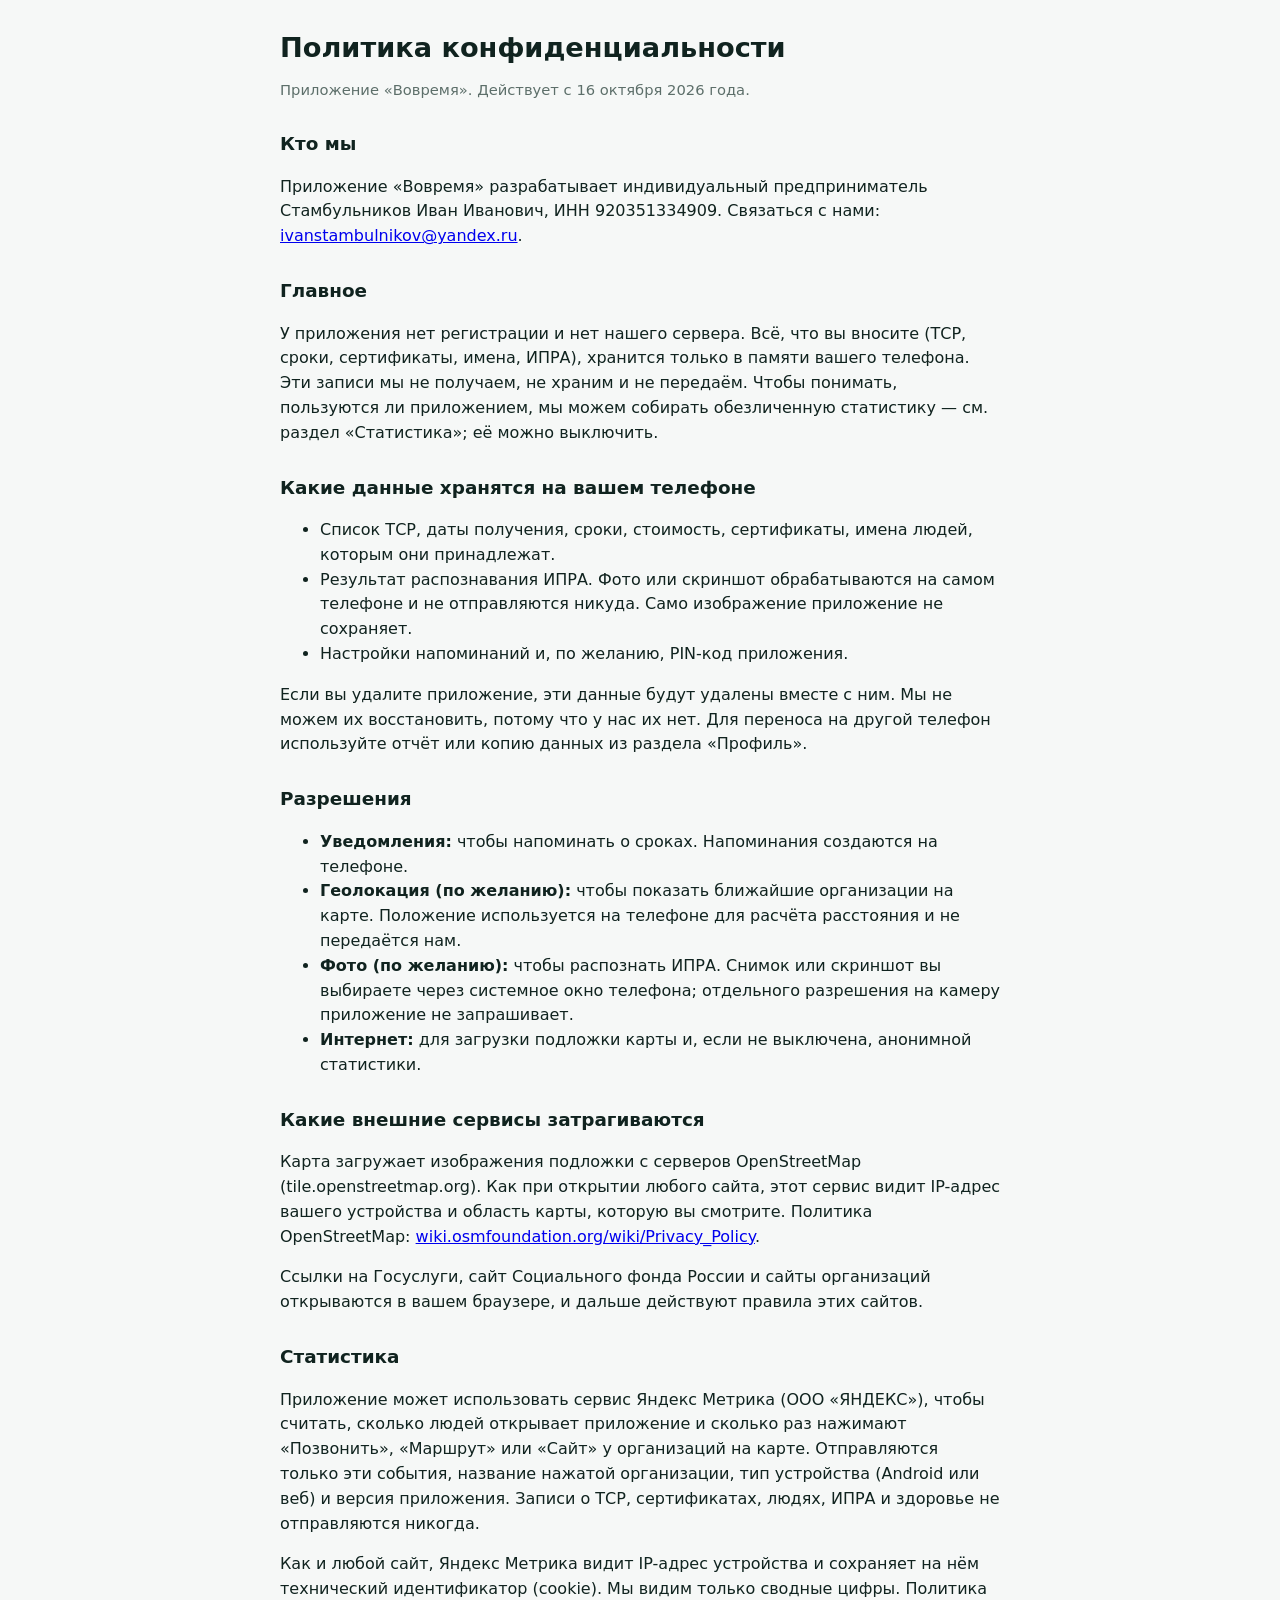
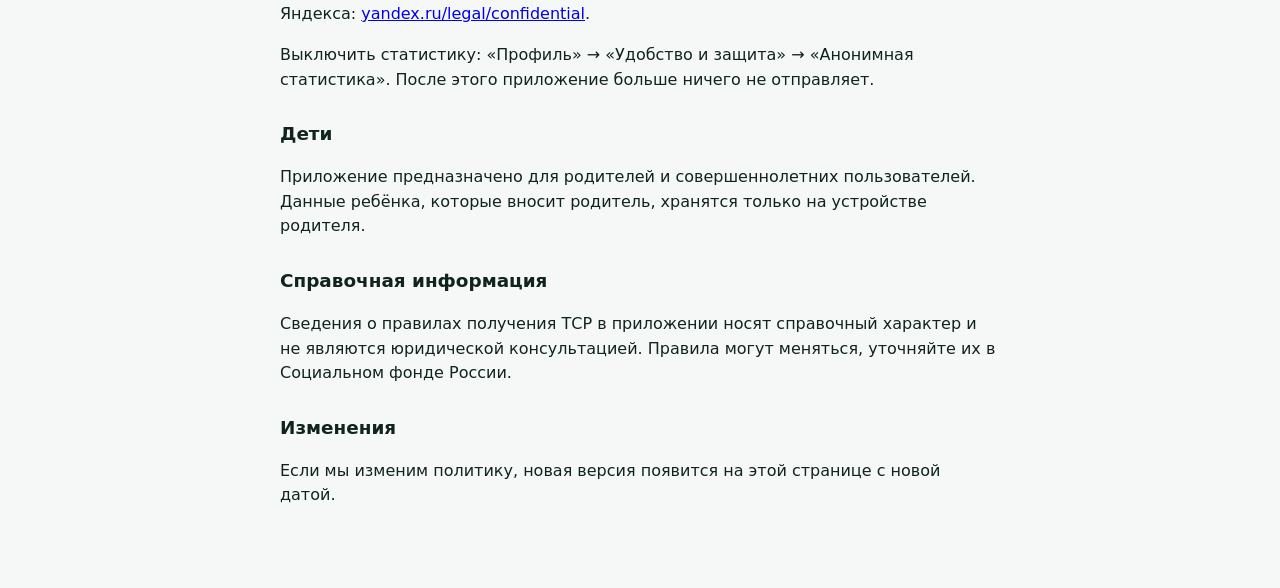
==== privacy.html @ 52e1669a "Вовремя 0.18.0: веб-версия для iPhone и политика конфиденциальности Co-Authored-By: Claude Opus 5.5 " ====
<!doctype html>
<html lang="ru"><head><meta charset="utf-8"><meta name="viewport" content="width=device-width,initial-scale=1">
<title>Политика конфиденциальности — Вовремя</title>
<style>
body{margin:0;background:#f6f8f7;color:#10231f;font:16px/1.55 -apple-system,system-ui,"Segoe UI",Roboto,sans-serif}
main{max-width:720px;margin:0 auto;padding:32px 20px 64px}
h1{font-size:1.7rem;line-height:1.2;margin:0 0 4px}h2{font-size:1.15rem;margin:28px 0 8px}
.muted{color:#5d6f6a;font-size:.92rem}.todo{background:#fdf4de;border-radius:8px;padding:2px 6px}
@media(prefers-color-scheme:dark){body{background:#0c1714;color:#e8f1ee}.muted{color:#93aaa3}.todo{background:#3a2d10}}
</style></head><body><main>
<h1>Политика конфиденциальности</h1>
<p class="muted">Приложение «Вовремя». Действует с 16 октября 2026 года.</p>

<h2>Кто мы</h2>
<p>Приложение «Вовремя» разрабатывает индивидуальный предприниматель Стамбульников Иван Иванович, ИНН 920351334909. Связаться с нами: <a href="mailto:ivanstambulnikov@yandex.ru">ivanstambulnikov@yandex.ru</a>.</p>

<h2>Главное</h2>
<p>У приложения нет регистрации и нет нашего сервера. Всё, что вы вносите (ТСР, сроки, сертификаты, имена, ИПРА), хранится только в памяти вашего телефона. Эти записи мы не получаем, не храним и не передаём. Чтобы понимать, пользуются ли приложением, мы можем собирать обезличенную статистику — см. раздел «Статистика»; её можно выключить.</p>

<h2>Какие данные хранятся на вашем телефоне</h2>
<ul>
<li>Список ТСР, даты получения, сроки, стоимость, сертификаты, имена людей, которым они принадлежат.</li>
<li>Результат распознавания ИПРА. Фото или скриншот обрабатываются на самом телефоне и не отправляются никуда. Само изображение приложение не сохраняет.</li>
<li>Настройки напоминаний и, по желанию, PIN-код приложения.</li>
</ul>
<p>Если вы удалите приложение, эти данные будут удалены вместе с ним. Мы не можем их восстановить, потому что у нас их нет. Для переноса на другой телефон используйте отчёт или копию данных из раздела «Профиль».</p>

<h2>Разрешения</h2>
<ul>
<li><b>Уведомления:</b> чтобы напоминать о сроках. Напоминания создаются на телефоне.</li>
<li><b>Геолокация (по желанию):</b> чтобы показать ближайшие организации на карте. Положение используется на телефоне для расчёта расстояния и не передаётся нам.</li>
<li><b>Фото (по желанию):</b> чтобы распознать ИПРА. Снимок или скриншот вы выбираете через системное окно телефона; отдельного разрешения на камеру приложение не запрашивает.</li>
<li><b>Интернет:</b> для загрузки подложки карты и, если не выключена, анонимной статистики.</li>
</ul>

<h2>Какие внешние сервисы затрагиваются</h2>
<p>Карта загружает изображения подложки с серверов OpenStreetMap (tile.openstreetmap.org). Как при открытии любого сайта, этот сервис видит IP-адрес вашего устройства и область карты, которую вы смотрите. Политика OpenStreetMap: <a href="https://wiki.osmfoundation.org/wiki/Privacy_Policy">wiki.osmfoundation.org/wiki/Privacy_Policy</a>.</p>
<p>Ссылки на Госуслуги, сайт Социального фонда России и сайты организаций открываются в вашем браузере, и дальше действуют правила этих сайтов.</p>

<h2>Статистика</h2>
<p>Приложение может использовать сервис Яндекс Метрика (ООО «ЯНДЕКС»), чтобы считать, сколько людей открывает приложение и сколько раз нажимают «Позвонить», «Маршрут» или «Сайт» у организаций на карте. Отправляются только эти события, название нажатой организации, тип устройства (Android или веб) и версия приложения. Записи о ТСР, сертификатах, людях, ИПРА и здоровье не отправляются никогда.</p>
<p>Как и любой сайт, Яндекс Метрика видит IP-адрес устройства и сохраняет на нём технический идентификатор (cookie). Мы видим только сводные цифры. Политика Яндекса: <a href="https://yandex.ru/legal/confidential/">yandex.ru/legal/confidential</a>.</p>
<p>Выключить статистику: «Профиль» → «Удобство и защита» → «Анонимная статистика». После этого приложение больше ничего не отправляет.</p>

<h2>Дети</h2>
<p>Приложение предназначено для родителей и совершеннолетних пользователей. Данные ребёнка, которые вносит родитель, хранятся только на устройстве родителя.</p>

<h2>Справочная информация</h2>
<p>Сведения о правилах получения ТСР в приложении носят справочный характер и не являются юридической консультацией. Правила могут меняться, уточняйте их в Социальном фонде России.</p>

<h2>Изменения</h2>
<p>Если мы изменим политику, новая версия появится на этой странице с новой датой.</p>
</main></body></html>
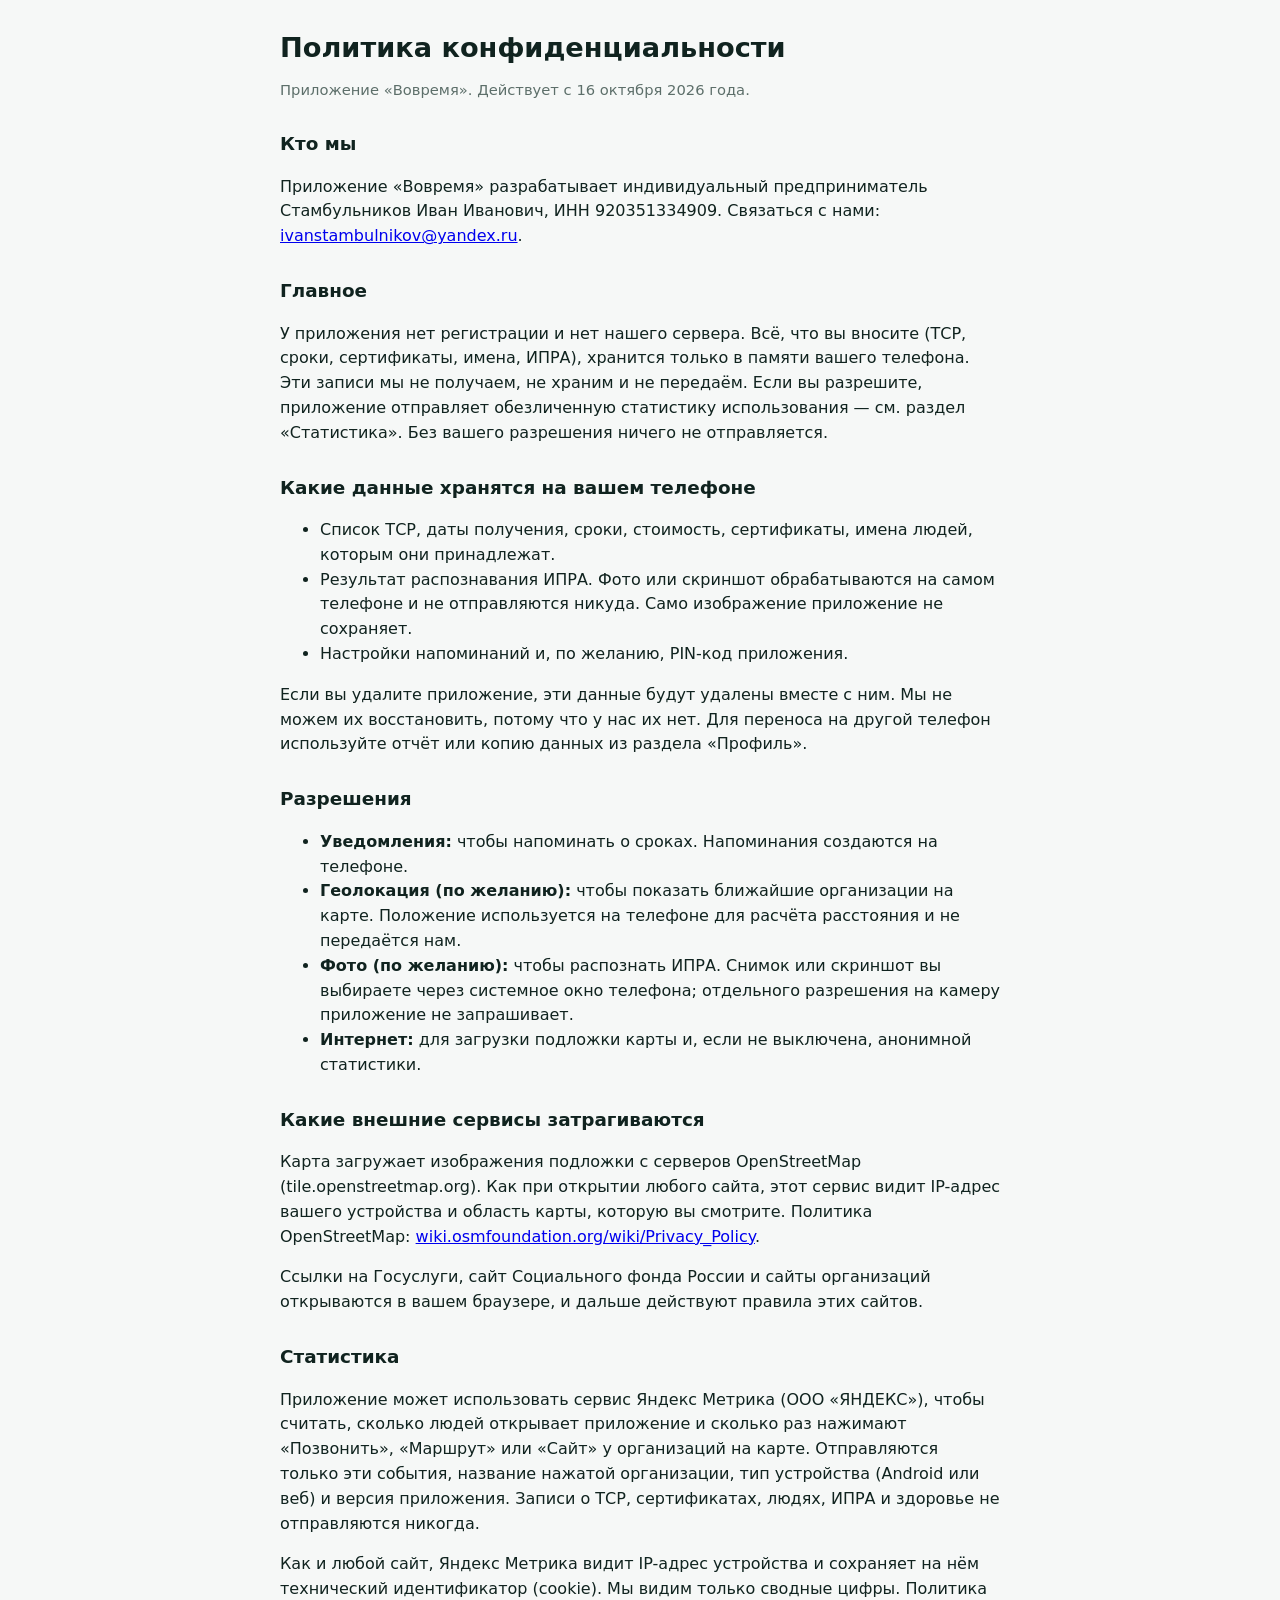
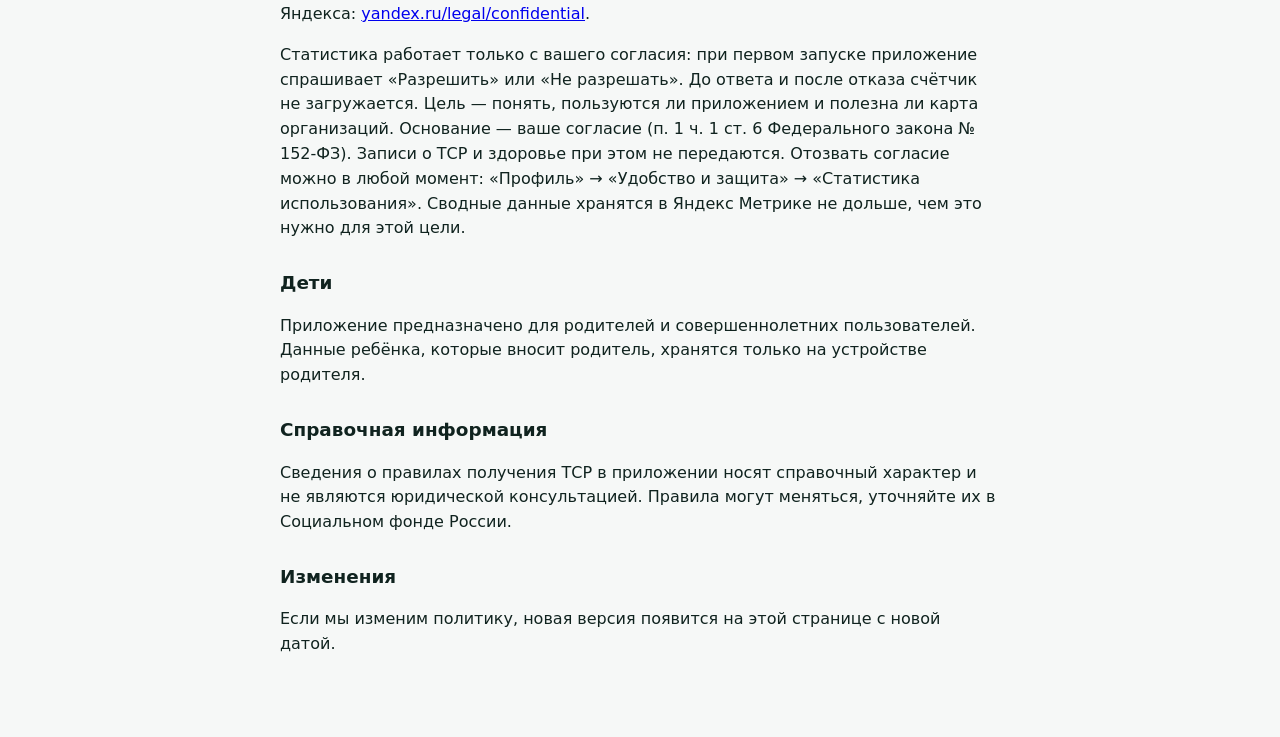
==== commit a8cd8a2b: "Вовремя 0.18.0: согласие на статистику, «Поделиться», сообщения об ошибках Co-Authored-By: Claude Op" ====
--- a/privacy.html
+++ b/privacy.html
@@ -15,7 +15,7 @@
 <p>Приложение «Вовремя» разрабатывает индивидуальный предприниматель Стамбульников Иван Иванович, ИНН 920351334909. Связаться с нами: <a href="mailto:ivanstambulnikov@yandex.ru">ivanstambulnikov@yandex.ru</a>.</p>
 
 <h2>Главное</h2>
-<p>У приложения нет регистрации и нет нашего сервера. Всё, что вы вносите (ТСР, сроки, сертификаты, имена, ИПРА), хранится только в памяти вашего телефона. Эти записи мы не получаем, не храним и не передаём. Чтобы понимать, пользуются ли приложением, мы можем собирать обезличенную статистику — см. раздел «Статистика»; её можно выключить.</p>
+<p>У приложения нет регистрации и нет нашего сервера. Всё, что вы вносите (ТСР, сроки, сертификаты, имена, ИПРА), хранится только в памяти вашего телефона. Эти записи мы не получаем, не храним и не передаём. Если вы разрешите, приложение отправляет обезличенную статистику использования — см. раздел «Статистика». Без вашего разрешения ничего не отправляется.</p>
 
 <h2>Какие данные хранятся на вашем телефоне</h2>
 <ul>
@@ -40,7 +40,7 @@
 <h2>Статистика</h2>
 <p>Приложение может использовать сервис Яндекс Метрика (ООО «ЯНДЕКС»), чтобы считать, сколько людей открывает приложение и сколько раз нажимают «Позвонить», «Маршрут» или «Сайт» у организаций на карте. Отправляются только эти события, название нажатой организации, тип устройства (Android или веб) и версия приложения. Записи о ТСР, сертификатах, людях, ИПРА и здоровье не отправляются никогда.</p>
 <p>Как и любой сайт, Яндекс Метрика видит IP-адрес устройства и сохраняет на нём технический идентификатор (cookie). Мы видим только сводные цифры. Политика Яндекса: <a href="https://yandex.ru/legal/confidential/">yandex.ru/legal/confidential</a>.</p>
-<p>Выключить статистику: «Профиль» → «Удобство и защита» → «Анонимная статистика». После этого приложение больше ничего не отправляет.</p>
+<p>Статистика работает только с вашего согласия: при первом запуске приложение спрашивает «Разрешить» или «Не разрешать». До ответа и после отказа счётчик не загружается. Цель — понять, пользуются ли приложением и полезна ли карта организаций. Основание — ваше согласие (п. 1 ч. 1 ст. 6 Федерального закона № 152-ФЗ). Записи о ТСР и здоровье при этом не передаются. Отозвать согласие можно в любой момент: «Профиль» → «Удобство и защита» → «Статистика использования». Сводные данные хранятся в Яндекс Метрике не дольше, чем это нужно для этой цели.</p>
 
 <h2>Дети</h2>
 <p>Приложение предназначено для родителей и совершеннолетних пользователей. Данные ребёнка, которые вносит родитель, хранятся только на устройстве родителя.</p>
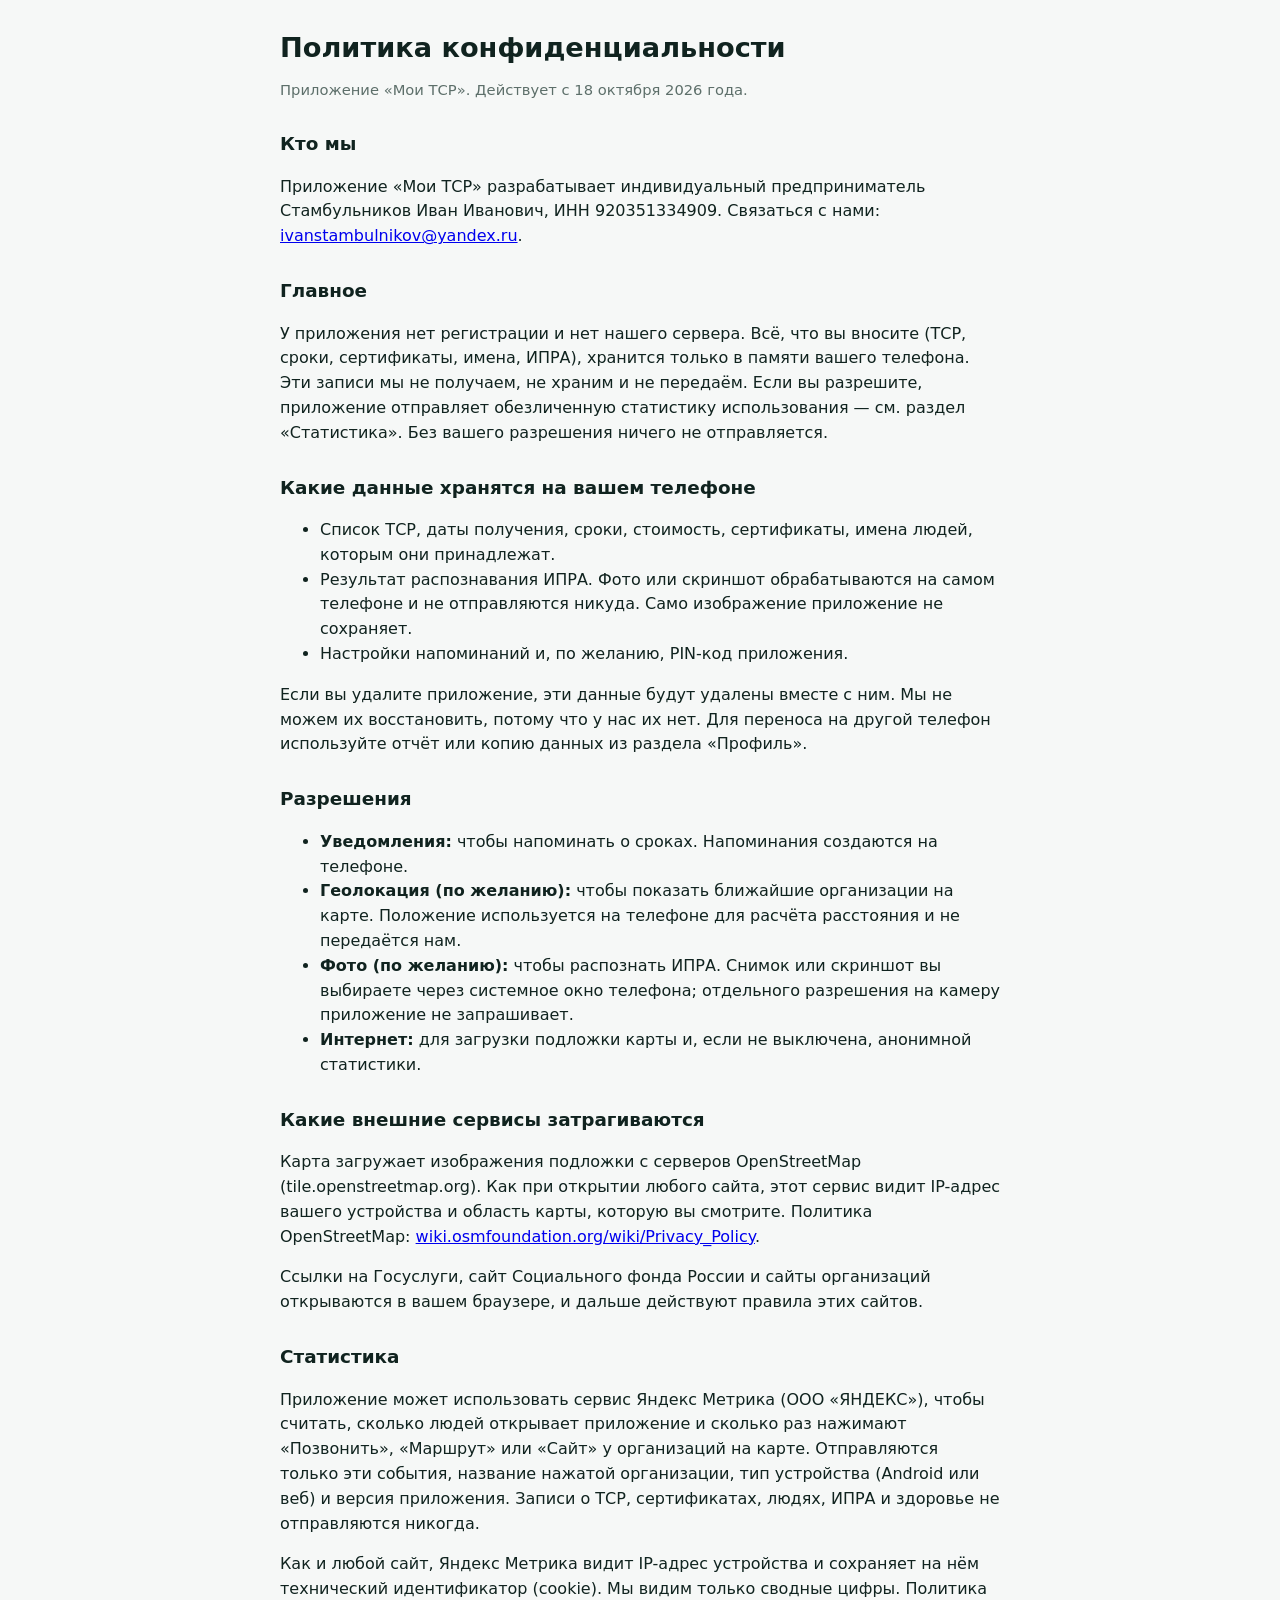
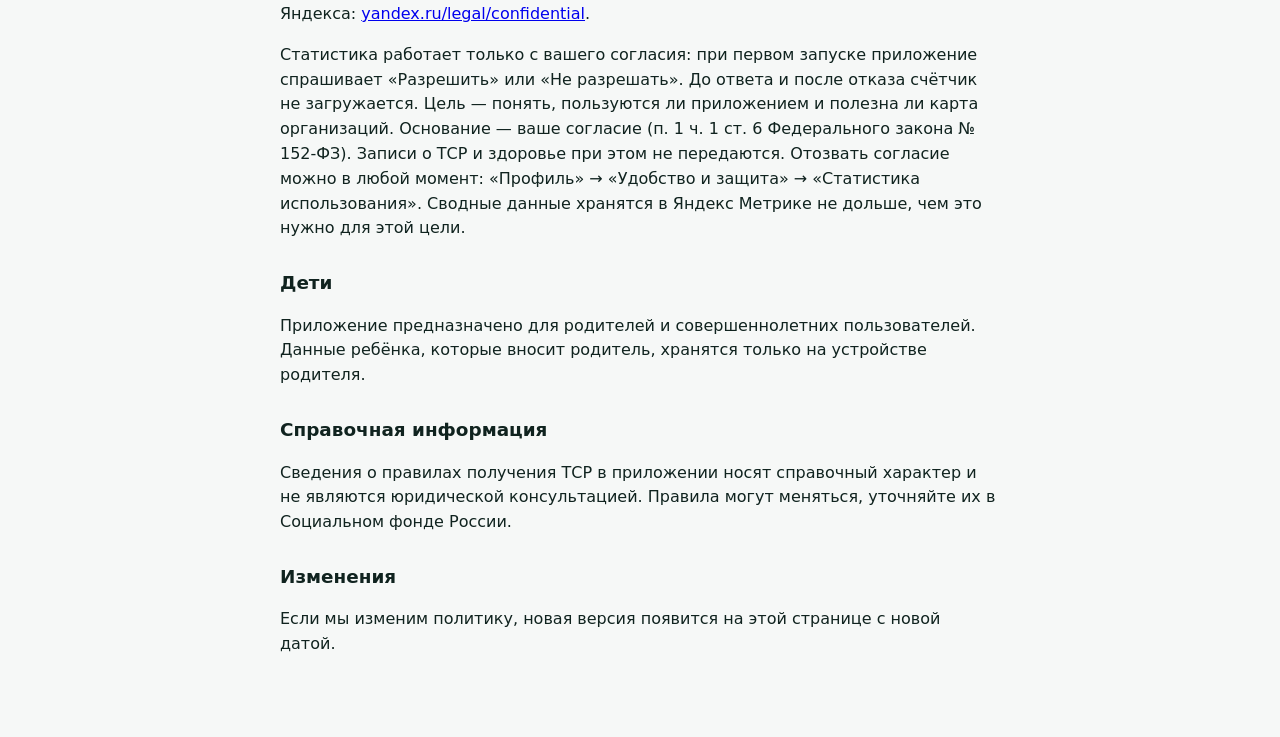
==== commit 007515dc: "Новое название: Мои ТСР (0.19.0) Co-Authored-By: Claude Opus 5.5 <noreply@anthropic.com> Claude-Sess" ====
--- a/privacy.html
+++ b/privacy.html
@@ -1,6 +1,6 @@
 <!doctype html>
 <html lang="ru"><head><meta charset="utf-8"><meta name="viewport" content="width=device-width,initial-scale=1">
-<title>Политика конфиденциальности — Вовремя</title>
+<title>Политика конфиденциальности — Мои ТСР</title>
 <style>
 body{margin:0;background:#f6f8f7;color:#10231f;font:16px/1.55 -apple-system,system-ui,"Segoe UI",Roboto,sans-serif}
 main{max-width:720px;margin:0 auto;padding:32px 20px 64px}
@@ -9,10 +9,10 @@
 @media(prefers-color-scheme:dark){body{background:#0c1714;color:#e8f1ee}.muted{color:#93aaa3}.todo{background:#3a2d10}}
 </style></head><body><main>
 <h1>Политика конфиденциальности</h1>
-<p class="muted">Приложение «Вовремя». Действует с 16 октября 2026 года.</p>
+<p class="muted">Приложение «Мои ТСР». Действует с 18 октября 2026 года.</p>
 
 <h2>Кто мы</h2>
-<p>Приложение «Вовремя» разрабатывает индивидуальный предприниматель Стамбульников Иван Иванович, ИНН 920351334909. Связаться с нами: <a href="mailto:ivanstambulnikov@yandex.ru">ivanstambulnikov@yandex.ru</a>.</p>
+<p>Приложение «Мои ТСР» разрабатывает индивидуальный предприниматель Стамбульников Иван Иванович, ИНН 920351334909. Связаться с нами: <a href="mailto:ivanstambulnikov@yandex.ru">ivanstambulnikov@yandex.ru</a>.</p>
 
 <h2>Главное</h2>
 <p>У приложения нет регистрации и нет нашего сервера. Всё, что вы вносите (ТСР, сроки, сертификаты, имена, ИПРА), хранится только в памяти вашего телефона. Эти записи мы не получаем, не храним и не передаём. Если вы разрешите, приложение отправляет обезличенную статистику использования — см. раздел «Статистика». Без вашего разрешения ничего не отправляется.</p>
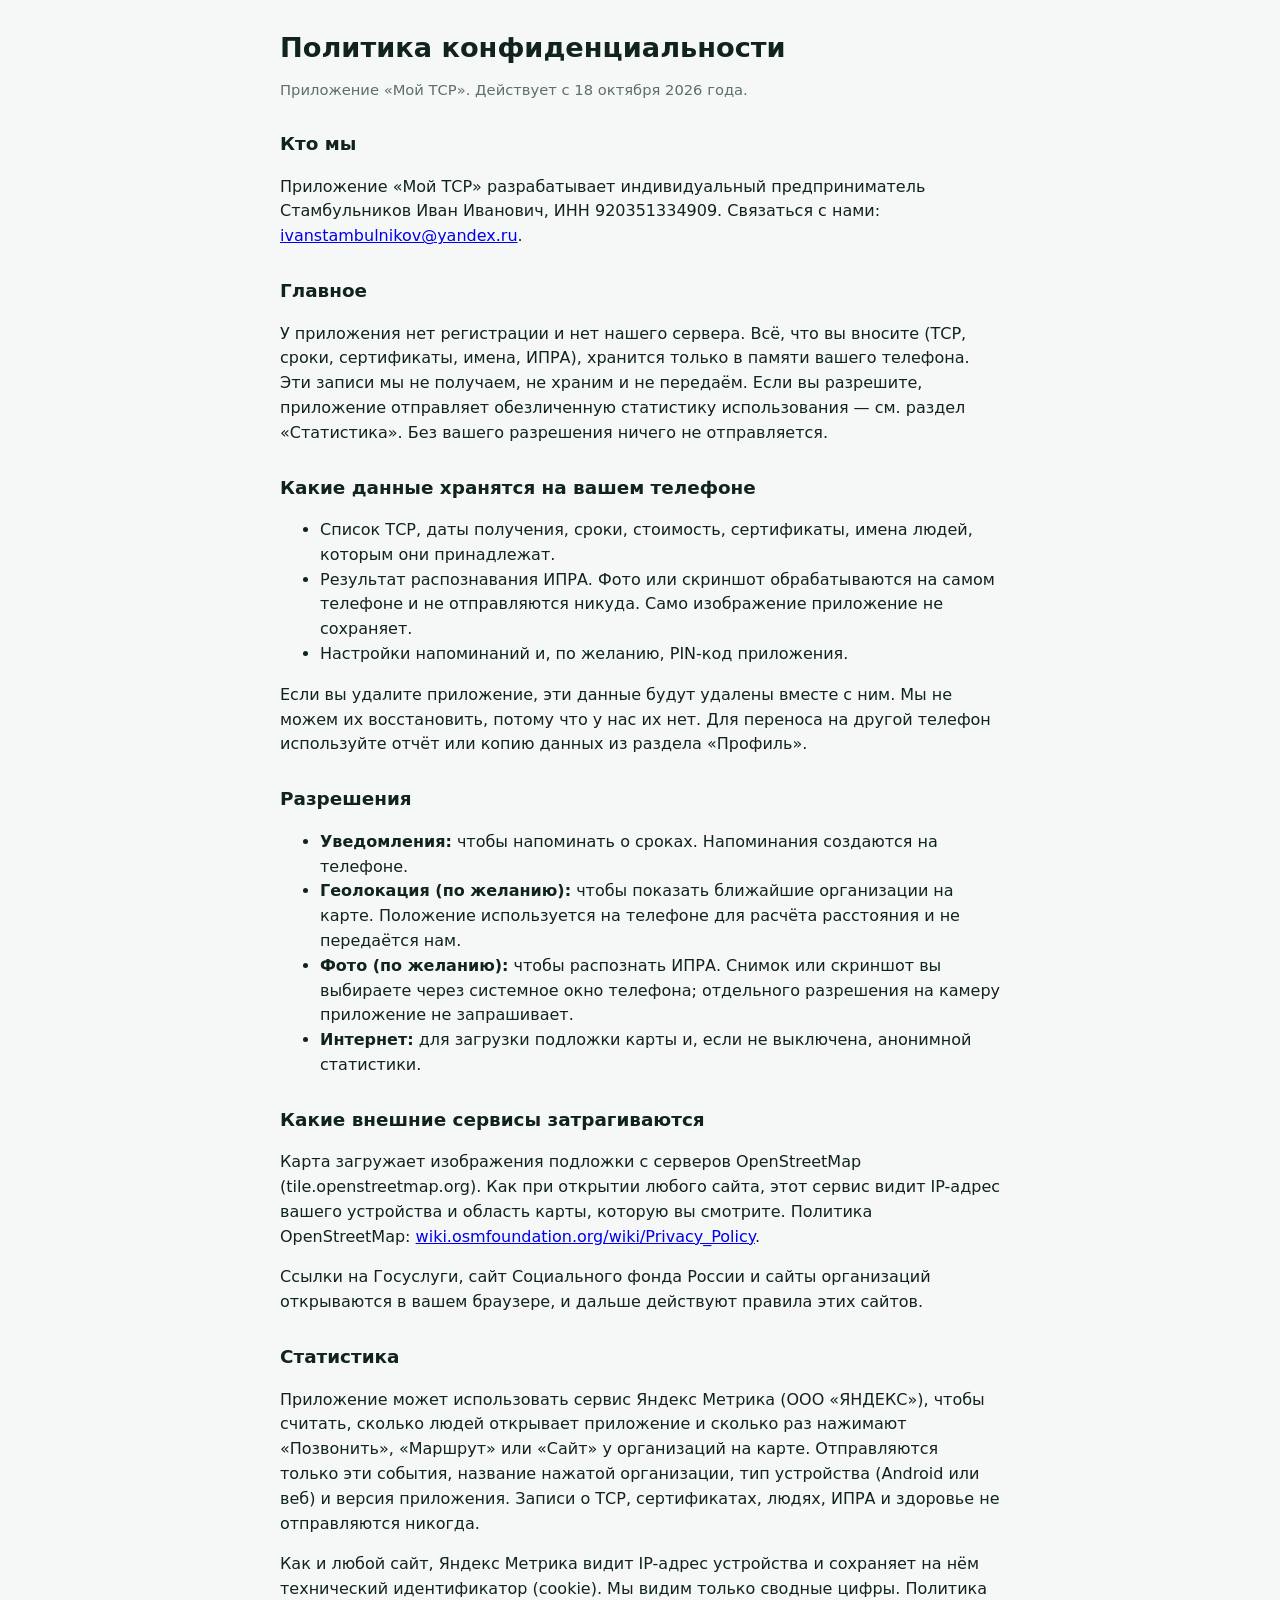
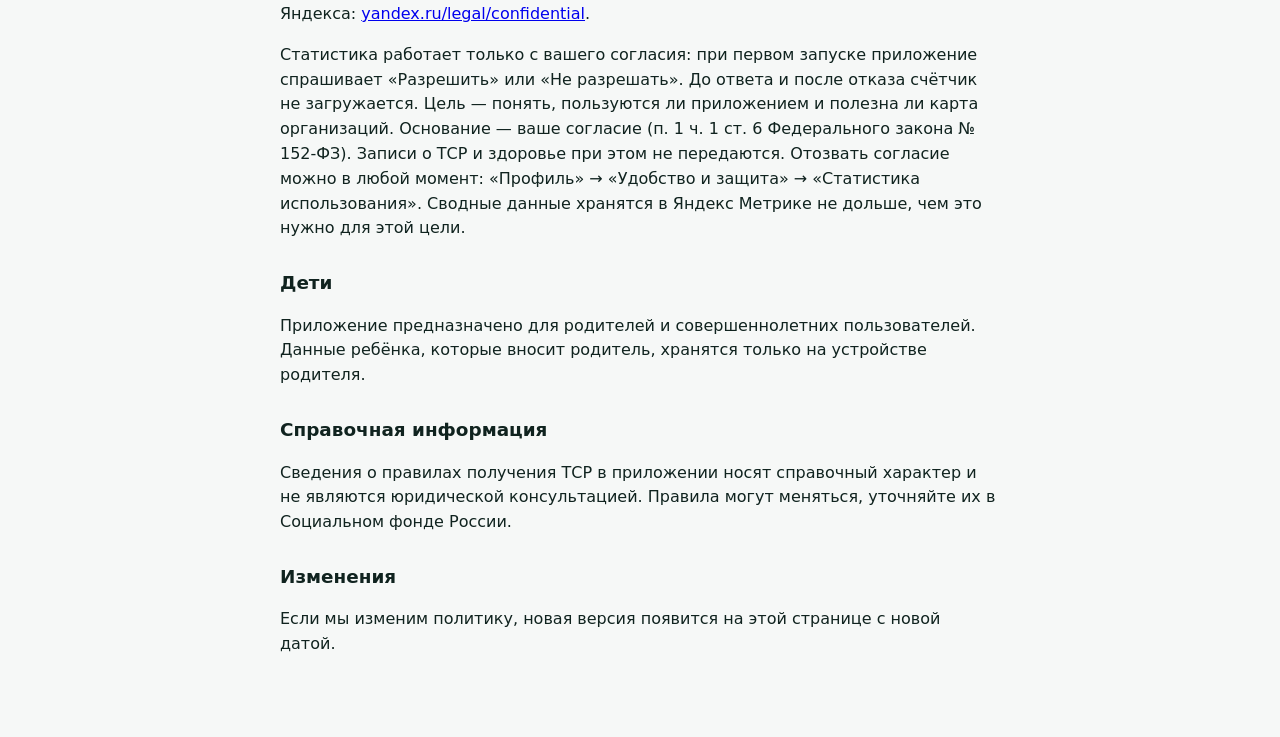
==== commit c3663271: "Название: Мой ТСР (0.19.1) Co-Authored-By: Claude Opus 5.5 <noreply@anthropic.com> Claude-Session: h" ====
--- a/privacy.html
+++ b/privacy.html
@@ -1,6 +1,6 @@
 <!doctype html>
 <html lang="ru"><head><meta charset="utf-8"><meta name="viewport" content="width=device-width,initial-scale=1">
-<title>Политика конфиденциальности — Мои ТСР</title>
+<title>Политика конфиденциальности — Мой ТСР</title>
 <style>
 body{margin:0;background:#f6f8f7;color:#10231f;font:16px/1.55 -apple-system,system-ui,"Segoe UI",Roboto,sans-serif}
 main{max-width:720px;margin:0 auto;padding:32px 20px 64px}
@@ -9,10 +9,10 @@
 @media(prefers-color-scheme:dark){body{background:#0c1714;color:#e8f1ee}.muted{color:#93aaa3}.todo{background:#3a2d10}}
 </style></head><body><main>
 <h1>Политика конфиденциальности</h1>
-<p class="muted">Приложение «Мои ТСР». Действует с 18 октября 2026 года.</p>
+<p class="muted">Приложение «Мой ТСР». Действует с 18 октября 2026 года.</p>
 
 <h2>Кто мы</h2>
-<p>Приложение «Мои ТСР» разрабатывает индивидуальный предприниматель Стамбульников Иван Иванович, ИНН 920351334909. Связаться с нами: <a href="mailto:ivanstambulnikov@yandex.ru">ivanstambulnikov@yandex.ru</a>.</p>
+<p>Приложение «Мой ТСР» разрабатывает индивидуальный предприниматель Стамбульников Иван Иванович, ИНН 920351334909. Связаться с нами: <a href="mailto:ivanstambulnikov@yandex.ru">ivanstambulnikov@yandex.ru</a>.</p>
 
 <h2>Главное</h2>
 <p>У приложения нет регистрации и нет нашего сервера. Всё, что вы вносите (ТСР, сроки, сертификаты, имена, ИПРА), хранится только в памяти вашего телефона. Эти записи мы не получаем, не храним и не передаём. Если вы разрешите, приложение отправляет обезличенную статистику использования — см. раздел «Статистика». Без вашего разрешения ничего не отправляется.</p>
